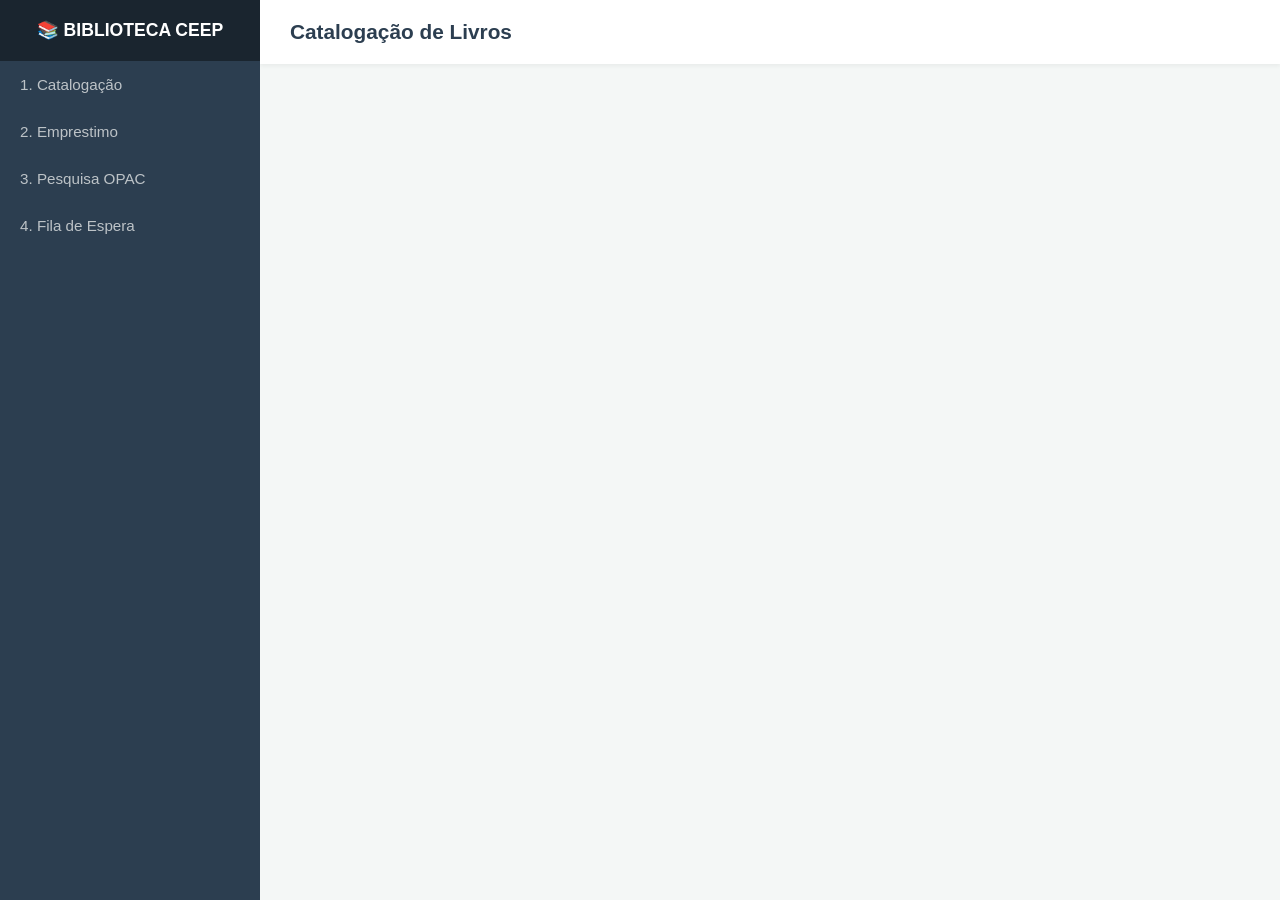
==== index.html @ 5bce96a4 "Biblioteca Ceep" ====
<!DOCTYPE html>
<html lang="pt-BR">
<head>
    <meta charset="UTF-8">
    <meta name="viewport" content="width=device-width, initial-scale=1.0">
    <title>Sistema de Biblioteca - SIB</title>
    <link rel="stylesheet" href="style.css">
</head>
<body>

    <!-- Alerta de Balcão (Módulo 5) -->
    <div id="balcaoAlerta" class="alert-banner"></div>

    <aside>
        <div class="logo">📚 BIBLIOTECA CEEP</div>
        <nav id="menu">
            <button onclick="switchTab('catalogacao')" class="active">1. Catalogação</button>
            <button onclick="switchTab('Emprestimo')">2. Emprestimo</button>
            <button onclick="switchTab('opac')">3. Pesquisa OPAC</button>
            <button onclick="switchTab('reservasFila')">4. Fila de Espera</button>
        </nav>
    </aside>

    <main>
        <header><h1 id="headerTitle">Catalogação de Livros</h1></header>
        <div id="content" class="content-container"></div>
    </main>

    <script src="script.js"></script>
</body>
</html>
---- style.css ----
:root {
    --primary: #2c3e50;
    --secondary: #3498db;
    --success: #27ae60;
    --warning: #f39c12;
    --danger: #c0392b;
    --light: #ecf0f1;
}

* { box-sizing: border-box; margin: 0; padding: 0; font-family: 'Segoe UI', Tahoma, Geneva, Verdana, sans-serif; }
body { display: flex; height: 100vh; background: #f4f7f6; overflow: hidden; }

aside { width: 260px; background: var(--primary); color: white; display: flex; flex-direction: column; }
.logo { padding: 20px; font-weight: bold; text-align: center; background: #1a252f; font-size: 1.1rem; }
aside nav button { width: 100%; padding: 15px 20px; border: none; background: none; color: #bdc3c7; text-align: left; cursor: pointer; font-size: 0.95rem; transition: 0.3s; }
aside nav button:hover, aside nav button.active { background: #34495e; color: white; border-left: 4px solid var(--secondary); }

main { flex: 1; display: flex; flex-direction: column; overflow: hidden; }
header { background: white; padding: 20px 30px; box-shadow: 0 2px 4px rgba(0,0,0,0.05); }
header h1 { font-size: 1.3rem; color: var(--primary); }

.content-container { flex: 1; padding: 25px; overflow-y: auto; }
.card { background: white; padding: 20px; border-radius: 8px; box-shadow: 0 2px 8px rgba(0,0,0,0.05); margin-bottom: 20px; }
.card h3 { margin-bottom: 15px; color: var(--primary); border-bottom: 2px solid var(--light); padding-bottom: 8px; }

input, select { padding: 10px; margin: 5px 0 15px 0; width: 100%; border: 1px solid #ddd; border-radius: 4px; }
button.btn { background: var(--secondary); color: white; border: none; padding: 10px 20px; cursor: pointer; border-radius: 4px; font-weight: bold; }
button.btn:hover { opacity: 0.9; }
button.btn-danger { background: var(--danger); }
button.btn-success { background: var(--success); }
button.btn-warning { background: var(--warning); color: #fff; }

.alert-banner { background: var(--warning); color: white; padding: 15px; display: none; text-align: center; font-weight: bold; position: absolute; width: 100%; z-index: 1000; box-shadow: 0 4px 6px rgba(0,0,0,0.1); }

table { width: 100%; border-collapse: collapse; margin-top: 10px; background: white; border-radius: 6px; overflow: hidden; }
th, td { padding: 12px 15px; text-align: left; border-bottom: 1px solid var(--light); font-size: 0.9rem; }
th { background-color: #f8f9fa; color: var(--primary); }
.badge { padding: 4px 8px; border-radius: 12px; font-size: 0.75rem; font-weight: bold; }
.badge-success { background: #e8f8f5; color: var(--success); }
.badge-danger { background: #fdedec; color: var(--danger); }
.badge-warning { background: #fef9e7; color: var(--warning); }
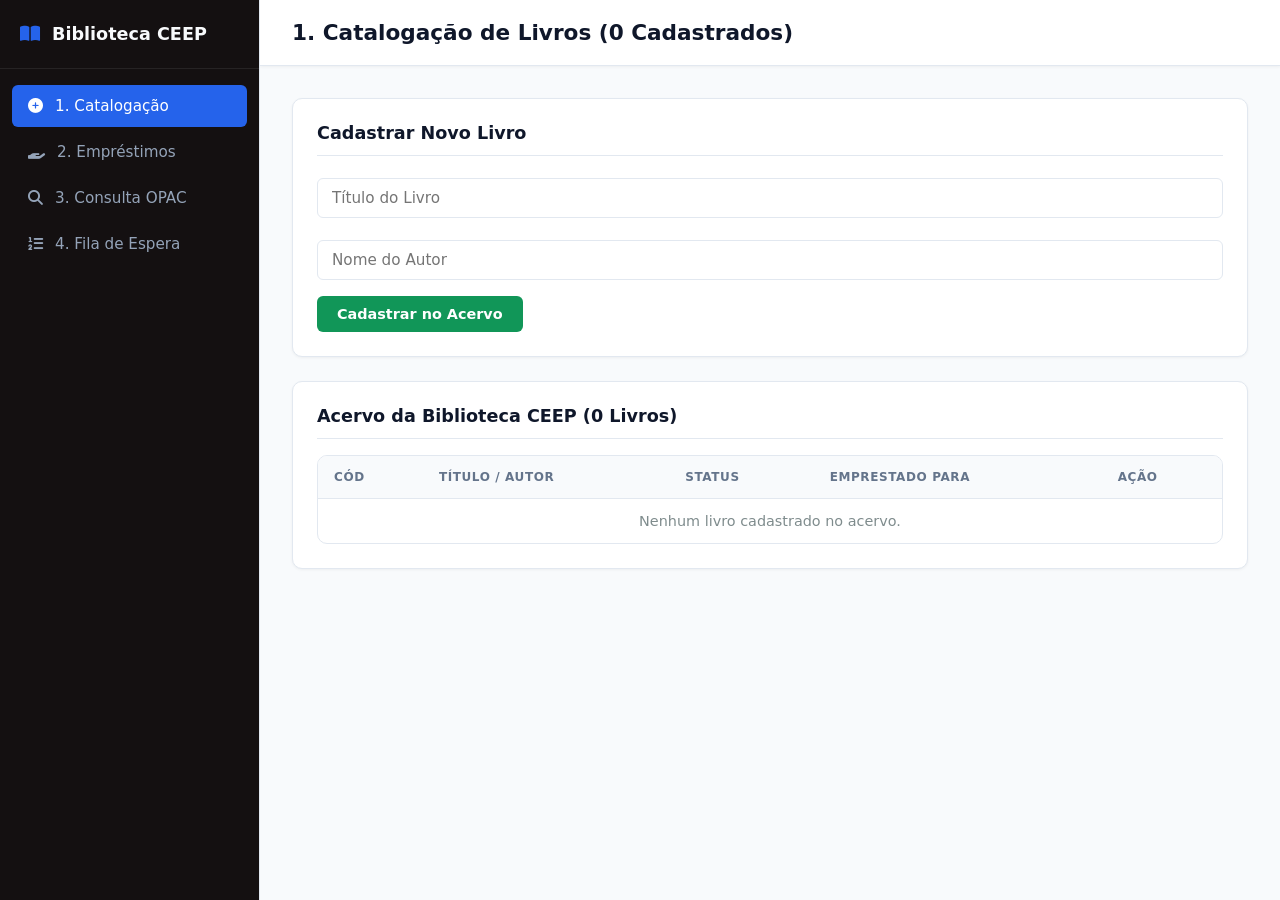
==== commit f377bf52: "Biblioteca 2.0" ====
--- a/index.html
+++ b/index.html
@@ -3,28 +3,46 @@
 <head>
     <meta charset="UTF-8">
     <meta name="viewport" content="width=device-width, initial-scale=1.0">
-    <title>Sistema de Biblioteca - SIB</title>
+    <title>Sistema de Biblioteca CEEP</title>
     <link rel="stylesheet" href="style.css">
+    <link rel="stylesheet" href="https://cdnjs.cloudflare.com/ajax/libs/font-awesome/6.4.0/css/all.min.css">
 </head>
 <body>
 
-    <!-- Alerta de Balcão (Módulo 5) -->
-    <div id="balcaoAlerta" class="alert-banner"></div>
+    <div class="app-layout">
+        <!-- Barra Lateral -->
+        <aside class="sidebar">
+            <div class="brand">
+                <i class="fa-solid fa-book-open"></i>
+                <span>Biblioteca CEEP</span>
+            </div>
+            <nav class="nav-menu" id="menu">
+                <button class="nav-item active" onclick="switchTab('catalogacao')">
+                    <i class="fa-solid fa-plus-circle"></i> 1. Catalogação
+                </button>
+                <button class="nav-item" onclick="switchTab('emprestimo')">
+                    <i class="fa-solid fa-hand-holding"></i> 2. Empréstimos
+                </button>
+                <button class="nav-item" onclick="switchTab('opac')">
+                    <i class="fa-solid fa-magnifying-glass"></i> 3. Consulta OPAC
+                </button>
+                <button class="nav-item" onclick="switchTab('reservasfila')">
+                    <i class="fa-solid fa-list-ol"></i> 4. Fila de Espera
+                </button>
+            </nav>
+        </aside>
 
-    <aside>
-        <div class="logo">📚 BIBLIOTECA CEEP</div>
-        <nav id="menu">
-            <button onclick="switchTab('catalogacao')" class="active">1. Catalogação</button>
-            <button onclick="switchTab('Emprestimo')">2. Emprestimo</button>
-            <button onclick="switchTab('opac')">3. Pesquisa OPAC</button>
-            <button onclick="switchTab('reservasFila')">4. Fila de Espera</button>
-        </nav>
-    </aside>
+        <!-- Área Princial -->
+        <div class="main-wrapper">
+            <header class="top-header">
+                <h1 id="headerTitle">Sistema de Biblioteca</h1>
+            </header>
 
-    <main>
-        <header><h1 id="headerTitle">Catalogação de Livros</h1></header>
-        <div id="content" class="content-container"></div>
-    </main>
+            <main class="content-container" id="content">
+                <!-- O conteúdo das abas é injetado via JavaScript -->
+            </main>
+        </div>
+    </div>
 
     <script src="script.js"></script>
 </body>
--- a/style.css
+++ b/style.css
@@ -1,41 +1,262 @@
 :root {
-    --primary: #2c3e50;
-    --secondary: #3498db;
-    --success: #27ae60;
-    --warning: #f39c12;
-    --danger: #c0392b;
-    --light: #ecf0f1;
-}
-
-* { box-sizing: border-box; margin: 0; padding: 0; font-family: 'Segoe UI', Tahoma, Geneva, Verdana, sans-serif; }
-body { display: flex; height: 100vh; background: #f4f7f6; overflow: hidden; }
-
-aside { width: 260px; background: var(--primary); color: white; display: flex; flex-direction: column; }
-.logo { padding: 20px; font-weight: bold; text-align: center; background: #1a252f; font-size: 1.1rem; }
-aside nav button { width: 100%; padding: 15px 20px; border: none; background: none; color: #bdc3c7; text-align: left; cursor: pointer; font-size: 0.95rem; transition: 0.3s; }
-aside nav button:hover, aside nav button.active { background: #34495e; color: white; border-left: 4px solid var(--secondary); }
-
-main { flex: 1; display: flex; flex-direction: column; overflow: hidden; }
-header { background: white; padding: 20px 30px; box-shadow: 0 2px 4px rgba(0,0,0,0.05); }
-header h1 { font-size: 1.3rem; color: var(--primary); }
-
-.content-container { flex: 1; padding: 25px; overflow-y: auto; }
-.card { background: white; padding: 20px; border-radius: 8px; box-shadow: 0 2px 8px rgba(0,0,0,0.05); margin-bottom: 20px; }
-.card h3 { margin-bottom: 15px; color: var(--primary); border-bottom: 2px solid var(--light); padding-bottom: 8px; }
-
-input, select { padding: 10px; margin: 5px 0 15px 0; width: 100%; border: 1px solid #ddd; border-radius: 4px; }
-button.btn { background: var(--secondary); color: white; border: none; padding: 10px 20px; cursor: pointer; border-radius: 4px; font-weight: bold; }
-button.btn:hover { opacity: 0.9; }
-button.btn-danger { background: var(--danger); }
-button.btn-success { background: var(--success); }
-button.btn-warning { background: var(--warning); color: #fff; }
-
-.alert-banner { background: var(--warning); color: white; padding: 15px; display: none; text-align: center; font-weight: bold; position: absolute; width: 100%; z-index: 1000; box-shadow: 0 4px 6px rgba(0,0,0,0.1); }
-
-table { width: 100%; border-collapse: collapse; margin-top: 10px; background: white; border-radius: 6px; overflow: hidden; }
-th, td { padding: 12px 15px; text-align: left; border-bottom: 1px solid var(--light); font-size: 0.9rem; }
-th { background-color: #f8f9fa; color: var(--primary); }
-.badge { padding: 4px 8px; border-radius: 12px; font-size: 0.75rem; font-weight: bold; }
-.badge-success { background: #e8f8f5; color: var(--success); }
-.badge-danger { background: #fdedec; color: var(--danger); }
-.badge-warning { background: #fef9e7; color: var(--warning); }+    --primary: #141011;
+    --primary-hover: #334155;
+    --accent: #2563eb;
+    --accent-hover: #0a69c2;
+    --bg-main: #f8fafc;
+    --bg-surface: #ffffff;
+    --text-main: #0f172a;
+    --text-muted: #64748b;
+    --border-color: #e2e8f0;
+    
+    --success: #119658;
+    --success-bg: #ecfdf5;
+    --warning: #f59e0b;
+    --warning-bg: #fffbeb;
+    --warning-hover: #d97706;
+    --danger: #ef4444;
+    --danger-bg: #fef2f2;
+    --danger-hover: #dc2626;
+    
+    --radius-sm: 6px;
+    --radius-md: 10px;
+    --shadow-sm: 0 1px 3px rgba(0,0,0,0.05);
+    --shadow-md: 0 4px 12px rgba(0,0,0,0.08);
+    --sidebar-width: 260px;
+}
+
+* {
+    box-sizing: border-box;
+    margin: 0;
+    padding: 0;
+    font-family: 'Inter', system-ui, -apple-system, sans-serif;
+}
+
+body {
+    background-color: var(--bg-main);
+    color: var(--text-main);
+    height: 100vh;
+    overflow: hidden;
+}
+
+/* Layout Principal */
+.app-layout {
+    display: flex;
+    height: 100vh;
+    width: 100vw;
+}
+
+/* Barra Lateral */
+.sidebar {
+    width: var(--sidebar-width);
+    background: var(--primary);
+    color: #f8fafc;
+    display: flex;
+    flex-direction: column;
+    border-right: 1px solid var(--border-color);
+}
+
+.brand {
+    padding: 24px 20px;
+    font-weight: 700;
+    font-size: 1.1rem;
+    display: flex;
+    align-items: center;
+    gap: 12px;
+    border-bottom: 1px solid rgba(255, 255, 255, 0.08);
+}
+
+.brand i {
+    color: var(--accent);
+}
+
+.nav-menu {
+    display: flex;
+    flex-direction: column;
+    padding: 16px 12px;
+    gap: 4px;
+}
+
+.nav-item {
+    display: flex;
+    align-items: center;
+    gap: 12px;
+    width: 100%;
+    padding: 12px 16px;
+    border: none;
+    background: transparent;
+    color: #94a3b8;
+    font-size: 0.95rem;
+    font-weight: 500;
+    border-radius: var(--radius-sm);
+    cursor: pointer;
+    transition: all 0.2s ease;
+    text-align: left;
+}
+
+.nav-item:hover {
+    background: var(--primary-hover);
+    color: #ffffff;
+}
+
+.nav-item.active {
+    background: var(--accent);
+    color: #ffffff;
+}
+
+/* Área de Conteúdo */
+.main-wrapper {
+    flex: 1;
+    display: flex;
+    flex-direction: column;
+    overflow: hidden;
+}
+
+.top-header {
+    background: var(--bg-surface);
+    padding: 20px 32px;
+    border-bottom: 1px solid var(--border-color);
+    box-shadow: var(--shadow-sm);
+}
+
+.top-header h1 {
+    font-size: 1.35rem;
+    font-weight: 600;
+    color: var(--text-main);
+}
+
+.content-container {
+    flex: 1;
+    padding: 32px;
+    overflow-y: auto;
+}
+
+/* Cards & Componentes */
+.card {
+    background: var(--bg-surface);
+    padding: 24px;
+    border-radius: var(--radius-md);
+    border: 1px solid var(--border-color);
+    box-shadow: var(--shadow-sm);
+    margin-bottom: 24px;
+}
+
+.card h3 {
+    font-size: 1.1rem;
+    margin-bottom: 16px;
+    color: var(--text-main);
+    border-bottom: 1px solid var(--border-color);
+    padding-bottom: 12px;
+}
+
+/* Formulários e Controles */
+label {
+    display: block;
+    font-size: 0.85rem;
+    font-weight: 600;
+    color: var(--text-muted);
+    margin-top: 10px;
+}
+
+input, select {
+    width: 100%;
+    padding: 10px 14px;
+    margin: 6px 0 16px 0;
+    border: 1px solid var(--border-color);
+    border-radius: var(--radius-sm);
+    background: var(--bg-surface);
+    color: var(--text-main);
+    font-size: 0.95rem;
+    outline: none;
+    transition: border-color 0.2s ease;
+}
+
+input:focus, select:focus {
+    border-color: var(--accent);
+    box-shadow: 0 0 0 3px rgba(37, 99, 235, 0.15);
+}
+
+/* Botões */
+.btn {
+    display: inline-flex;
+    align-items: center;
+    justify-content: center;
+    gap: 8px;
+    background: var(--accent);
+    color: white;
+    border: none;
+    padding: 10px 20px;
+    border-radius: var(--radius-sm);
+    font-size: 0.9rem;
+    font-weight: 600;
+    cursor: pointer;
+    transition: background 0.2s ease, transform 0.1s ease;
+}
+
+.btn:hover { background: var(--accent-hover); }
+.btn:active { transform: scale(0.98); }
+.btn-danger { background: var(--danger); }
+.btn-danger:hover { background: var(--danger-hover); }
+.btn-success { background: var(--success); }
+.btn-warning { background: var(--warning); color: #ffffff; }
+.btn-warning:hover { background: var(--warning-hover); }
+
+/* Banners de Alerta */
+.alert-banner {
+    background: var(--warning);
+    color: #ffffff;
+    padding: 12px 20px;
+    display: none;
+    text-align: center;
+    font-weight: 600;
+    position: fixed;
+    top: 0;
+    left: 0;
+    right: 0;
+    z-index: 1000;
+    box-shadow: var(--shadow-md);
+}
+
+/* Tabelas */
+table {
+    width: 100%;
+    border-collapse: separate;
+    border-spacing: 0;
+    margin-top: 12px;
+    border: 1px solid var(--border-color);
+    border-radius: var(--radius-md);
+    overflow: hidden;
+}
+
+th, td {
+    padding: 14px 16px;
+    text-align: left;
+    border-bottom: 1px solid var(--border-color);
+    font-size: 0.9rem;
+}
+
+tr:last-child td {
+    border-bottom: none;
+}
+
+th {
+    background-color: var(--bg-main);
+    color: var(--text-muted);
+    font-weight: 600;
+    text-transform: uppercase;
+    font-size: 0.75rem;
+    letter-spacing: 0.05em;
+}
+
+/* Badges e Status */
+.badge {
+    display: inline-block;
+    padding: 4px 10px;
+    border-radius: 20px;
+    font-size: 0.75rem;
+    font-weight: 600;
+}
+
+.badge-success { background: var(--success-bg); color: var(--success); }
+.badge-danger { background: var(--danger-bg); color: var(--danger); }
+.badge-warning { background: var(--warning-bg); color: var(--warning); }
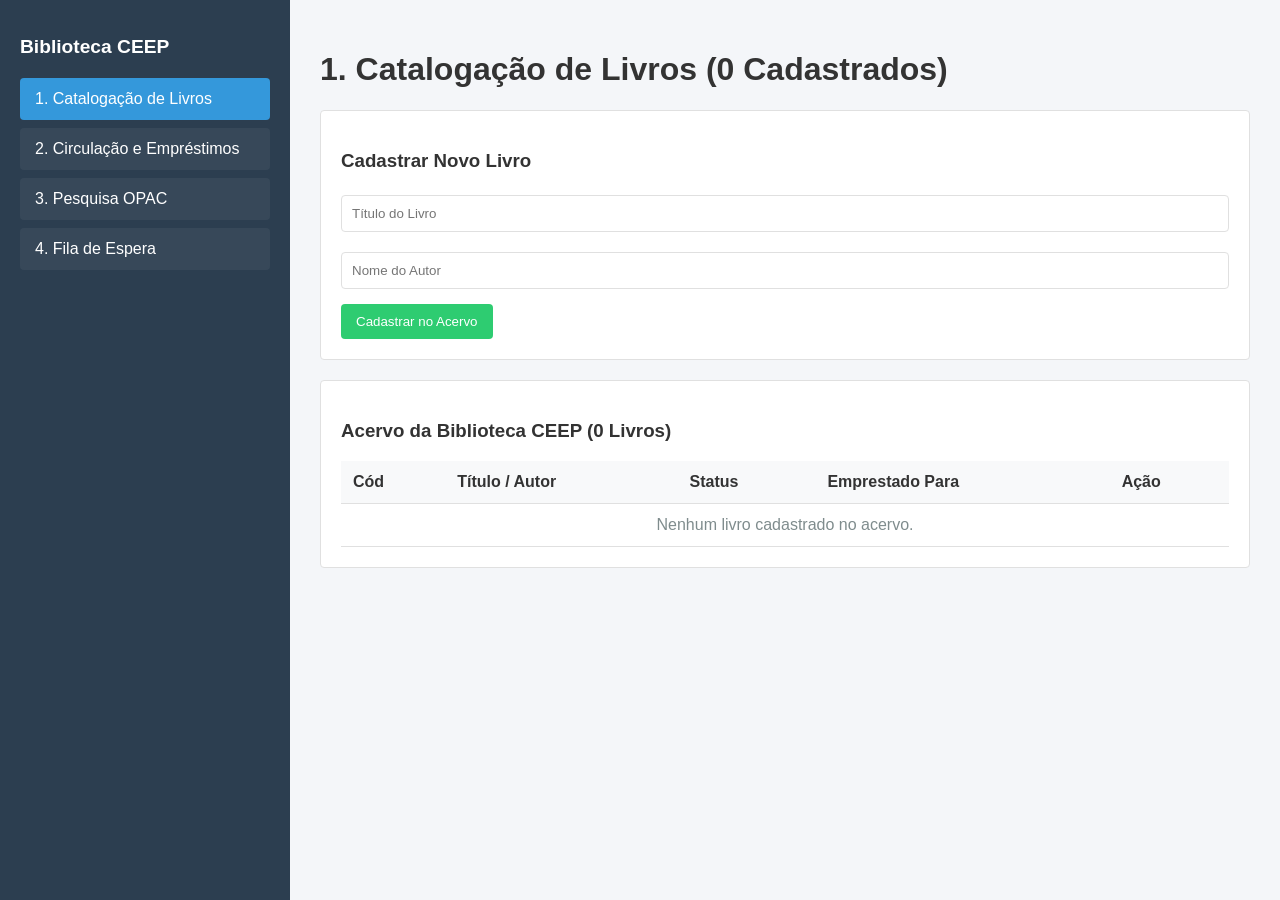
==== commit c0acc5de: "Biblioteca 2.1" ====
--- a/index.html
+++ b/index.html
@@ -3,44 +3,28 @@
 <head>
     <meta charset="UTF-8">
     <meta name="viewport" content="width=device-width, initial-scale=1.0">
-    <title>Sistema de Biblioteca CEEP</title>
+    <title>Sistema de Biblioteca - CEEP</title>
     <link rel="stylesheet" href="style.css">
-    <link rel="stylesheet" href="https://cdnjs.cloudflare.com/ajax/libs/font-awesome/6.4.0/css/all.min.css">
 </head>
 <body>
 
-    <div class="app-layout">
-        <!-- Barra Lateral -->
-        <aside class="sidebar">
-            <div class="brand">
-                <i class="fa-solid fa-book-open"></i>
-                <span>Biblioteca CEEP</span>
-            </div>
-            <nav class="nav-menu" id="menu">
-                <button class="nav-item active" onclick="switchTab('catalogacao')">
-                    <i class="fa-solid fa-plus-circle"></i> 1. Catalogação
-                </button>
-                <button class="nav-item" onclick="switchTab('emprestimo')">
-                    <i class="fa-solid fa-hand-holding"></i> 2. Empréstimos
-                </button>
-                <button class="nav-item" onclick="switchTab('opac')">
-                    <i class="fa-solid fa-magnifying-glass"></i> 3. Consulta OPAC
-                </button>
-                <button class="nav-item" onclick="switchTab('reservasfila')">
-                    <i class="fa-solid fa-list-ol"></i> 4. Fila de Espera
-                </button>
-            </nav>
-        </aside>
+    <div id="sidebar">
+        <h2>Biblioteca CEEP</h2>
+        <div id="menu">
+            <div class="nav-item active" onclick="switchTab('catalogacao')">1. Catalogação de Livros</div>
+            <div class="nav-item" onclick="switchTab('emprestimo')">2. Circulação e Empréstimos</div>
+            <div class="nav-item" onclick="switchTab('opac')">3. Pesquisa OPAC</div>
+            <div class="nav-item" onclick="switchTab('reservasfila')">4. Fila de Espera</div>
+        </div>
+    </div>
 
-        <!-- Área Princial -->
-        <div class="main-wrapper">
-            <header class="top-header">
-                <h1 id="headerTitle">Sistema de Biblioteca</h1>
-            </header>
+    <div id="main-content">
+        <header>
+            <h1 id="headerTitle">1. Catalogação de Livros</h1>
+        </header>
 
-            <main class="content-container" id="content">
-                <!-- O conteúdo das abas é injetado via JavaScript -->
-            </main>
+        <div id="content">
+            <!-- Conteúdo carregado via JavaScript -->
         </div>
     </div>
 
--- a/style.css
+++ b/style.css
@@ -1,262 +1,113 @@
 :root {
-    --primary: #141011;
-    --primary-hover: #334155;
-    --accent: #2563eb;
-    --accent-hover: #0a69c2;
-    --bg-main: #f8fafc;
-    --bg-surface: #ffffff;
-    --text-main: #0f172a;
-    --text-muted: #64748b;
-    --border-color: #e2e8f0;
-    
-    --success: #119658;
-    --success-bg: #ecfdf5;
-    --warning: #f59e0b;
-    --warning-bg: #fffbeb;
-    --warning-hover: #d97706;
-    --danger: #ef4444;
-    --danger-bg: #fef2f2;
-    --danger-hover: #dc2626;
-    
-    --radius-sm: 6px;
-    --radius-md: 10px;
-    --shadow-sm: 0 1px 3px rgba(0,0,0,0.05);
-    --shadow-md: 0 4px 12px rgba(0,0,0,0.08);
-    --sidebar-width: 260px;
-}
-
-* {
-    box-sizing: border-box;
-    margin: 0;
-    padding: 0;
-    font-family: 'Inter', system-ui, -apple-system, sans-serif;
+    --bg-main: #f4f6f9;
+    --sidebar-bg: #2c3e50;
+    --card-bg: #ffffff;
+    --primary: #3498db;
+    --success: #2ecc71;
+    --warning: #f1c40f;
+    --danger: #e74c3c;
+    --text-color: #333333;
+    --border-color: #e0e0e0;
+    --radius-sm: 4px;
 }
 
 body {
+    margin: 0;
+    font-family: Arial, sans-serif;
     background-color: var(--bg-main);
-    color: var(--text-main);
-    height: 100vh;
-    overflow: hidden;
+    color: var(--text-color);
+    display: flex;
+    min-height: 100vh;
 }
 
-/* Layout Principal */
-.app-layout {
-    display: flex;
-    height: 100vh;
-    width: 100vw;
+#sidebar {
+    width: 250px;
+    background-color: var(--sidebar-bg);
+    color: #fff;
+    padding: 20px;
 }
 
-/* Barra Lateral */
-.sidebar {
-    width: var(--sidebar-width);
-    background: var(--primary);
-    color: #f8fafc;
-    display: flex;
-    flex-direction: column;
-    border-right: 1px solid var(--border-color);
-}
-
-.brand {
-    padding: 24px 20px;
-    font-weight: 700;
-    font-size: 1.1rem;
-    display: flex;
-    align-items: center;
-    gap: 12px;
-    border-bottom: 1px solid rgba(255, 255, 255, 0.08);
-}
-
-.brand i {
-    color: var(--accent);
-}
-
-.nav-menu {
-    display: flex;
-    flex-direction: column;
-    padding: 16px 12px;
-    gap: 4px;
+#sidebar h2 {
+    font-size: 1.2rem;
+    margin-bottom: 20px;
 }
 
 .nav-item {
-    display: flex;
-    align-items: center;
-    gap: 12px;
-    width: 100%;
-    padding: 12px 16px;
-    border: none;
-    background: transparent;
-    color: #94a3b8;
-    font-size: 0.95rem;
-    font-weight: 500;
+    padding: 12px 15px;
+    margin-bottom: 8px;
     border-radius: var(--radius-sm);
     cursor: pointer;
-    transition: all 0.2s ease;
-    text-align: left;
+    background-color: rgba(255, 255, 255, 0.05);
 }
 
-.nav-item:hover {
-    background: var(--primary-hover);
-    color: #ffffff;
+.nav-item:hover, .nav-item.active {
+    background-color: var(--primary);
 }
 
-.nav-item.active {
-    background: var(--accent);
-    color: #ffffff;
+#main-content {
+    flex: 1;
+    padding: 30px;
 }
 
-/* Área de Conteúdo */
-.main-wrapper {
-    flex: 1;
-    display: flex;
-    flex-direction: column;
-    overflow: hidden;
+header {
+    margin-bottom: 20px;
 }
 
-.top-header {
-    background: var(--bg-surface);
-    padding: 20px 32px;
-    border-bottom: 1px solid var(--border-color);
-    box-shadow: var(--shadow-sm);
-}
-
-.top-header h1 {
-    font-size: 1.35rem;
-    font-weight: 600;
-    color: var(--text-main);
-}
-
-.content-container {
-    flex: 1;
-    padding: 32px;
-    overflow-y: auto;
-}
-
-/* Cards & Componentes */
 .card {
-    background: var(--bg-surface);
-    padding: 24px;
-    border-radius: var(--radius-md);
+    background: var(--card-bg);
+    border-radius: var(--radius-sm);
+    padding: 20px;
+    margin-bottom: 20px;
     border: 1px solid var(--border-color);
-    box-shadow: var(--shadow-sm);
-    margin-bottom: 24px;
-}
-
-.card h3 {
-    font-size: 1.1rem;
-    margin-bottom: 16px;
-    color: var(--text-main);
-    border-bottom: 1px solid var(--border-color);
-    padding-bottom: 12px;
-}
-
-/* Formulários e Controles */
-label {
-    display: block;
-    font-size: 0.85rem;
-    font-weight: 600;
-    color: var(--text-muted);
-    margin-top: 10px;
 }
 
 input, select {
     width: 100%;
-    padding: 10px 14px;
-    margin: 6px 0 16px 0;
+    padding: 10px;
+    margin-top: 5px;
+    margin-bottom: 15px;
     border: 1px solid var(--border-color);
     border-radius: var(--radius-sm);
-    background: var(--bg-surface);
-    color: var(--text-main);
-    font-size: 0.95rem;
-    outline: none;
-    transition: border-color 0.2s ease;
+    box-sizing: border-box;
 }
 
-input:focus, select:focus {
-    border-color: var(--accent);
-    box-shadow: 0 0 0 3px rgba(37, 99, 235, 0.15);
+label {
+    font-weight: bold;
+    font-size: 0.9rem;
 }
 
-/* Botões */
 .btn {
-    display: inline-flex;
-    align-items: center;
-    justify-content: center;
-    gap: 8px;
-    background: var(--accent);
-    color: white;
+    padding: 10px 15px;
     border: none;
-    padding: 10px 20px;
     border-radius: var(--radius-sm);
-    font-size: 0.9rem;
-    font-weight: 600;
+    color: #fff;
     cursor: pointer;
-    transition: background 0.2s ease, transform 0.1s ease;
 }
 
-.btn:hover { background: var(--accent-hover); }
-.btn:active { transform: scale(0.98); }
-.btn-danger { background: var(--danger); }
-.btn-danger:hover { background: var(--danger-hover); }
-.btn-success { background: var(--success); }
-.btn-warning { background: var(--warning); color: #ffffff; }
-.btn-warning:hover { background: var(--warning-hover); }
+.btn-success { background-color: var(--success); }
+.btn-danger { background-color: var(--danger); }
+.btn-warning { background-color: var(--warning); color: #000; }
 
-/* Banners de Alerta */
-.alert-banner {
-    background: var(--warning);
-    color: #ffffff;
-    padding: 12px 20px;
-    display: none;
-    text-align: center;
-    font-weight: 600;
-    position: fixed;
-    top: 0;
-    left: 0;
-    right: 0;
-    z-index: 1000;
-    box-shadow: var(--shadow-md);
-}
-
-/* Tabelas */
 table {
     width: 100%;
-    border-collapse: separate;
-    border-spacing: 0;
-    margin-top: 12px;
-    border: 1px solid var(--border-color);
-    border-radius: var(--radius-md);
-    overflow: hidden;
+    border-collapse: collapse;
+    margin-top: 15px;
 }
 
 th, td {
-    padding: 14px 16px;
+    padding: 12px;
     text-align: left;
     border-bottom: 1px solid var(--border-color);
-    font-size: 0.9rem;
 }
 
-tr:last-child td {
-    border-bottom: none;
+th { background-color: #f8f9fa; }
+
+.badge {
+    padding: 4px 8px;
+    border-radius: var(--radius-sm);
+    font-size: 0.8rem;
+    color: #fff;
 }
 
-th {
-    background-color: var(--bg-main);
-    color: var(--text-muted);
-    font-weight: 600;
-    text-transform: uppercase;
-    font-size: 0.75rem;
-    letter-spacing: 0.05em;
-}
-
-/* Badges e Status */
-.badge {
-    display: inline-block;
-    padding: 4px 10px;
-    border-radius: 20px;
-    font-size: 0.75rem;
-    font-weight: 600;
-}
-
-.badge-success { background: var(--success-bg); color: var(--success); }
-.badge-danger { background: var(--danger-bg); color: var(--danger); }
-.badge-warning { background: var(--warning-bg); color: var(--warning); }+.badge-success { background-color: var(--success); }
+.badge-danger { background-color: var(--danger); }
